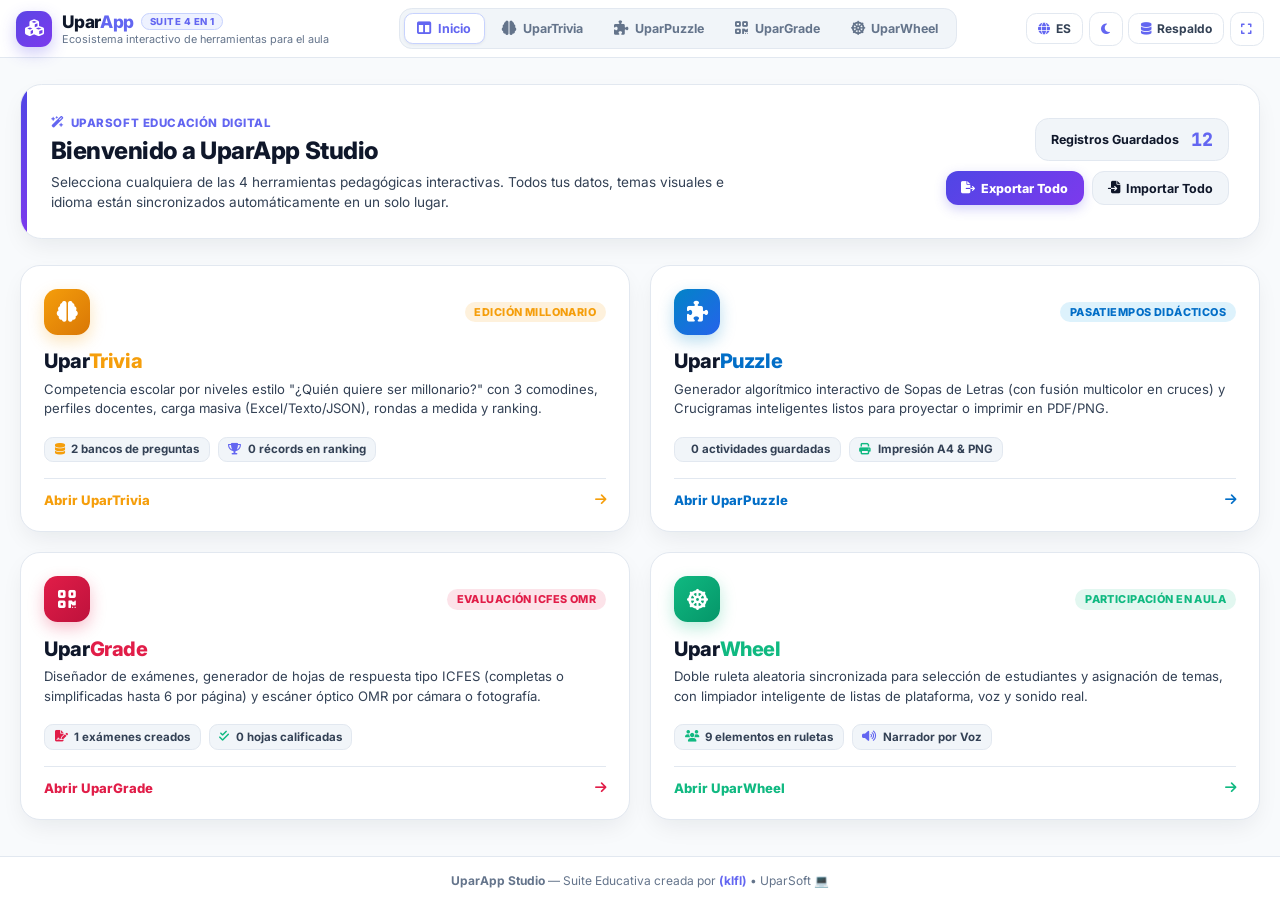
==== index.html @ 12911efe "Add files via upload" ====
<!DOCTYPE html>
<html lang="es" class="light">

<head>
    <meta charset="UTF-8">
    <meta name="viewport" content="width=device-width, initial-scale=1.0">
    <title>UparApp Studio — Suite Interactiva Docente</title>
    <!-- Configuración PWA para instalar como App en Android, iOS y PC -->
    <link rel="manifest" href="/manifest.json">
    <link rel="icon" type="image/svg+xml" href="/icon.svg">
    <link rel="apple-touch-icon" href="/icon.svg">
    <meta name="theme-color" content="#4f46e5">
    <meta name="mobile-web-app-capable" content="yes">
    <meta name="apple-mobile-web-app-capable" content="yes">
    <meta name="apple-mobile-web-app-status-bar-style" content="black-translucent">
    <meta name="apple-mobile-web-app-title" content="UparApp">

    <!-- Google Fonts: Inter & JetBrains Mono -->
    <link rel="preconnect" href="https://fonts.googleapis.com">
    <link rel="preconnect" href="https://fonts.gstatic.com" crossorigin>
    <link href="https://fonts.googleapis.com/css2?family=Inter:wght@400;500;600;700;800&family=JetBrains+Mono:wght@600;700&display=swap" rel="stylesheet">
    <!-- Font Awesome Icons -->
    <link rel="stylesheet" href="https://cdnjs.cloudflare.com/ajax/libs/font-awesome/6.5.1/css/all.min.css">

    <!-- Estilos del Hub Maestro -->
    <link rel="stylesheet" href="styles.css">
</head>

<body>

    <!-- Contenedor de Notificaciones Toast -->
    <div id="suiteToastContainer" class="suite-toast-container"></div>

    <!-- ==================== TOP BAR MAESTRA DE UPARAPP STUDIO ==================== -->
    <header class="suite-topbar">
        <div class="topbar-inner">

            <!-- Identidad de Marca Dinámica (Cambia según la App activa) -->
            <div class="suite-brand" onclick="openSuiteApp('dashboard')" title="Volver al Panel Principal">
                <div id="suiteBrandLogo" class="suite-logo bg-grad-indigo">
                    <i id="suiteBrandIcon" class="fa-solid fa-cubes"></i>
                </div>
                <div class="suite-brand-text">
                    <div class="suite-title-row">
                        <h1 id="suiteBrandTitle">Upar<span class="text-indigo">App</span></h1>
                        <span id="uiSuiteBadge" class="suite-badge badge-indigo hide-md">Suite 4 en 1</span>
                    </div>
                    <p id="uiSuiteSubtitle" class="hide-lg">Ecosistema interactivo de herramientas para el aula</p>
                </div>
            </div>

            <!-- Menú Superior de Acceso Rápido (Cada botón con su color propio al seleccionarse) -->
            <nav class="suite-nav" id="suiteTopNav">
                <button class="suite-nav-btn active" data-app="dashboard" onclick="openSuiteApp('dashboard')" title="Inicio">
                    <i class="fa-solid fa-table-columns"></i>
                    <span id="uiNavHome" class="nav-label">Inicio</span>
                </button>
                <button class="suite-nav-btn" data-app="upartrivia" onclick="openSuiteApp('upartrivia')" title="UparTrivia">
                    <i class="fa-solid fa-brain"></i>
                    <span class="nav-label">UparTrivia</span>
                </button>
                <button class="suite-nav-btn" data-app="uparpuzzle" onclick="openSuiteApp('uparpuzzle')" title="UparPuzzle">
                    <i class="fa-solid fa-puzzle-piece"></i>
                    <span class="nav-label">UparPuzzle</span>
                </button>
                <button class="suite-nav-btn" data-app="upargrade" onclick="openSuiteApp('upargrade')" title="UparGrade">
                    <i class="fa-solid fa-qrcode"></i>
                    <span class="nav-label">UparGrade</span>
                </button>
                <button class="suite-nav-btn" data-app="uparwheel" onclick="openSuiteApp('uparwheel')" title="UparWheel">
                    <i class="fa-solid fa-dharmachakra"></i>
                    <span class="nav-label">UparWheel</span>
                </button>
            </nav>

            <!-- Utilidades Globales Sincronizadas -->
            <div class="suite-actions">
                <!-- Botón Instalar App (Se muestra automáticamente cuando el dispositivo permite instalar) -->
                <button id="btnInstallPWA" class="btn-suite-util hidden" onclick="installSuitePWA()" title="Instalar UparApp en tu dispositivo">
                    <i class="fa-solid fa-download text-indigo"></i>
                    <span class="hide-md">Instalar App</span>
                </button>
                <!-- Idioma Global ES / EN -->
                <button id="btnSuiteLang" class="btn-suite-util" onclick="toggleSuiteLang()" title="Cambiar Idioma Global / Switch Global Language">
                    <i class="fa-solid fa-globe text-indigo"></i>
                    <span id="suiteLangLabel">ES</span>
                </button>

                <!-- Tema Global Claro / Oscuro -->
                <button id="btnSuiteTheme" class="btn-suite-util btn-icon" onclick="toggleSuiteTheme()" title="Cambiar Tema Global Claro / Oscuro">
                    <i id="suiteThemeIcon" class="fa-solid fa-moon text-indigo"></i>
                </button>

                <!-- Respaldo Maestro Unificado JSON -->
                <button class="btn-suite-util" onclick="openBackupModal()" title="Respaldo Maestro de las 4 Apps">
                    <i class="fa-solid fa-database text-indigo"></i>
                    <span id="uiBtnMasterBackup" class="hide-md">Respaldo</span>
                </button>

                <!-- Pantalla Completa Global -->
                <button id="btnSuiteFullscreen" class="btn-suite-util btn-icon" onclick="toggleSuiteFullscreen()" title="Pantalla Completa">
                    <i id="suiteFsIcon" class="fa-solid fa-expand text-indigo"></i>
                </button>
            </div>

        </div>
    </header>

    <!-- ==================== ÁREA DE TRABAJO PRINCIPAL ==================== -->
    <main class="suite-workspace">

        <!-- =====================================================================
             VISTA 0: DASHBOARD PRINCIPAL (TARJETAS DE LAS 4 HERRAMIENTAS)
             ===================================================================== -->
        <section id="viewDashboard" class="suite-view active">
            <div class="dashboard-wrapper">

                <!-- Banner Hero de Bienvenida -->
                <div class="hero-banner">
                    <div class="hero-text">
                        <span class="hero-kicker" id="uiHeroKicker"><i class="fa-solid fa-wand-magic-sparkles"></i> UparSoft Educación Digital</span>
                        <h2 id="uiHeroTitle">Bienvenido a UparApp Studio</h2>
                        <p id="uiHeroDesc">
                            Selecciona cualquiera de las 4 herramientas pedagógicas interactivas. Todos tus datos, temas visuales e idioma están sincronizados automáticamente en un solo lugar.
                        </p>
                    </div>

                    <div class="hero-quick-stats">
                        <div class="hero-stat-pill">
                            <span id="uiStatTotalSaved">Registros Guardados</span>
                            <strong id="totalSuiteItemsCount" class="font-mono text-indigo">0</strong>
                        </div>
                        <div class="hero-stat-btns">
                            <button class="btn-hero-action" onclick="exportMasterBackupJSON()">
                                <i class="fa-solid fa-file-export"></i> <span id="uiBtnHeroExport">Exportar Todo</span>
                            </button>
                            <button class="btn-hero-outline" onclick="document.getElementById('masterImportInput').click()">
                                <i class="fa-solid fa-file-import"></i> <span id="uiBtnHeroImport">Importar Todo</span>
                            </button>
                            <input type="file" id="masterImportInput" accept=".json" class="hidden" onchange="handleMasterImportJSON(event)">
                        </div>
                    </div>
                </div>

               <!-- Cuadrícula de Tarjetas de las 4 Aplicaciones (Orden: Trivia, Puzzle, Grade, Wheel) -->
                <div class="apps-cards-grid">

                    <!-- TARJETA 1: UPARTRIVIA (Ámbar) -->
                    <article class="app-card card-hover-amber" onclick="openSuiteApp('upartrivia')">
                        <div class="app-card-top">
                            <div class="app-card-icon bg-grad-amber">
                                <i class="fa-solid fa-brain"></i>
                            </div>
                            <span class="app-tag tag-amber" id="uiTagTrivia">Edición Millonario</span>
                        </div>
                        <h3>Upar<span class="text-amber">Trivia</span></h3>
                        <p id="uiDescTrivia">
                            Competencia escolar por niveles estilo "¿Quién quiere ser millonario?" con 3 comodines, perfiles docentes, carga masiva (Excel/Texto/JSON), rondas a medida y ranking.
                        </p>
                        <div class="app-card-metrics">
                            <div class="metric-chip">
                                <i class="fa-solid fa-database text-amber"></i>
                                <span id="metricTriviaBanks">0 bancos de preguntas</span>
                            </div>
                            <div class="metric-chip">
                                <i class="fa-solid fa-trophy text-indigo"></i>
                                <span id="metricTriviaScores">0 récords en ranking</span>
                            </div>
                        </div>
                        <div class="app-card-footer text-amber">
                            <span class="btn-launch-text" id="uiLaunchTrivia">Abrir UparTrivia</span>
                            <i class="fa-solid fa-arrow-right"></i>
                        </div>
                    </article>

                    <!-- TARJETA 2: UPARPUZZLE (Azul) -->
                    <article class="app-card card-hover-blue" onclick="openSuiteApp('uparpuzzle')">
                        <div class="app-card-top">
                            <div class="app-card-icon bg-grad-blue">
                                <i class="fa-solid fa-puzzle-piece"></i>
                            </div>
                            <span class="app-tag tag-blue" id="uiTagPuzzle">Pasatiempos Didácticos</span>
                        </div>
                        <h3>Upar<span class="text-blue">Puzzle</span></h3>
                        <p id="uiDescPuzzle">
                            Generador algorítmico interactivo de Sopas de Letras (con fusión multicolor en cruces) y Crucigramas inteligentes listos para proyectar o imprimir en PDF/PNG.
                        </p>
                        <div class="app-card-metrics">
                            <div class="metric-chip">
                                <i class="fa-solid fa-folder-bookmark text-blue"></i>
                                <span id="metricPuzzleSaved">0 actividades guardadas</span>
                            </div>
                            <div class="metric-chip">
                                <i class="fa-solid fa-print text-emerald"></i>
                                <span id="uiBadgePuzzlePrint">Impresión A4 & PNG</span>
                            </div>
                        </div>
                        <div class="app-card-footer text-blue">
                            <span class="btn-launch-text" id="uiLaunchPuzzle">Abrir UparPuzzle</span>
                            <i class="fa-solid fa-arrow-right"></i>
                        </div>
                    </article>

                    <!-- TARJETA 3: UPARGRADE (Rojo/Rosa) -->
                    <article class="app-card card-hover-rose" onclick="openSuiteApp('upargrade')">
                        <div class="app-card-top">
                            <div class="app-card-icon bg-grad-rose">
                                <i class="fa-solid fa-qrcode"></i>
                            </div>
                            <span class="app-tag tag-rose" id="uiTagGrade">Evaluación ICFES OMR</span>
                        </div>
                        <h3>Upar<span class="text-rose">Grade</span></h3>
                        <p id="uiDescGrade">
                            Diseñador de exámenes, generador de hojas de respuesta tipo ICFES (completas o simplificadas hasta 6 por página) y escáner óptico OMR por cámara o fotografía.
                        </p>
                        <div class="app-card-metrics">
                            <div class="metric-chip">
                                <i class="fa-solid fa-file-signature text-rose"></i>
                                <span id="metricGradeExams">0 exámenes creados</span>
                            </div>
                            <div class="metric-chip">
                                <i class="fa-solid fa-check-double text-emerald"></i>
                                <span id="metricGradeResults">0 hojas calificadas</span>
                            </div>
                        </div>
                        <div class="app-card-footer text-rose">
                            <span class="btn-launch-text" id="uiLaunchGrade">Abrir UparGrade</span>
                            <i class="fa-solid fa-arrow-right"></i>
                        </div>
                    </article>

                    <!-- TARJETA 4: UPARWHEEL (Esmeralda) -->
                    <article class="app-card card-hover-emerald" onclick="openSuiteApp('uparwheel')">
                        <div class="app-card-top">
                            <div class="app-card-icon bg-grad-emerald">
                                <i class="fa-solid fa-dharmachakra"></i>
                            </div>
                            <span class="app-tag tag-emerald" id="uiTagWheel">Participación en Aula</span>
                        </div>
                        <h3>Upar<span class="text-emerald">Wheel</span></h3>
                        <p id="uiDescWheel">
                            Doble ruleta aleatoria sincronizada para selección de estudiantes y asignación de temas, con limpiador inteligente de listas de plataforma, voz y sonido real.
                        </p>
                        <div class="app-card-metrics">
                            <div class="metric-chip">
                                <i class="fa-solid fa-users text-emerald"></i>
                                <span id="metricWheelCount">0 elementos en ruletas</span>
                            </div>
                            <div class="metric-chip">
                                <i class="fa-solid fa-volume-high text-indigo"></i>
                                <span id="uiBadgeWheelVoice">Narrador por Voz</span>
                            </div>
                        </div>
                        <div class="app-card-footer text-emerald">
                            <span class="btn-launch-text" id="uiLaunchWheel">Abrir UparWheel</span>
                            <i class="fa-solid fa-arrow-right"></i>
                        </div>
                    </article>

                </div>

            </div>
        </section>

        <!-- =====================================================================
             VISTAS EMBEBIDAS DE LAS 4 APLICACIONES
             ===================================================================== -->
        <section id="viewApp_uparpuzzle" class="suite-view app-frame-view">
            <iframe id="frame_uparpuzzle" data-src="./uparpuzzle/index.html" title="UparPuzzle"></iframe>
        </section>

        <section id="viewApp_uparwheel" class="suite-view app-frame-view">
            <iframe id="frame_uparwheel" data-src="./uparwheel/index.html" title="UparWheel"></iframe>
        </section>

        <section id="viewApp_upartrivia" class="suite-view app-frame-view">
            <iframe id="frame_upartrivia" data-src="./upartrivia/index.html" title="UparTrivia"></iframe>
        </section>

        <section id="viewApp_upargrade" class="suite-view app-frame-view">
            <iframe id="frame_upargrade" data-src="./upargrade/index.html" title="UparGrade"></iframe>
        </section>

    </main>

    <!-- ==================== MODAL DE RESPALDO MAESTRO UNIFICADO ==================== -->
    <div id="backupModalOverlay" class="suite-modal-overlay hidden">
        <div class="suite-modal-card">
            <div class="suite-modal-icon">
                <i class="fa-solid fa-database"></i>
            </div>
            <h3 id="uiModalBackupTitle">Respaldo Maestro de UparApp Studio</h3>
            <p id="uiModalBackupDesc">
                Exporta o importa en un único archivo <code>.json</code> todos los datos guardados en las 4 aplicaciones (crucigramas, listas de ruletas, bancos/rankings de trivia y exámenes/notas de UparGrade).
            </p>
            <div class="suite-modal-actions">
                <button class="btn-hero-action" onclick="exportMasterBackupJSON()">
                    <i class="fa-solid fa-download"></i> <span id="uiModalBtnExport">Descargar Respaldo (.json)</span>
                </button>
                <button class="btn-suite-util" onclick="document.getElementById('masterImportInput').click()">
                    <i class="fa-solid fa-upload text-indigo"></i> <span id="uiModalBtnImport">Cargar Archivo (.json)</span>
                </button>
                <button class="btn-suite-util" onclick="closeBackupModal()" id="uiModalBtnClose">
                    Cerrar
                </button>
            </div>
        </div>
    </div>

    <!-- Pie de Página del Dashboard (Siempre al final real del documento, nunca flotando sobre las cards) -->
    <footer id="suiteMainFooter" class="suite-footer">
        <p id="uiSuiteFooterText"><strong>UparApp Studio</strong> — Suite Educativa creada por <a href="https://github.com/kevinluisfl" target="_blank">(klfl)</a> • UparSoft 💻</p>
    </footer>

    <!-- Controlador Maestro de la Suite -->
    <script src="suite.js"></script>
</body>

</html>
---- styles.css ----
/* ==========================================================================
   1. VARIABLES DE DISEÑO INDIGO STUDIO (CLARO Y OSCURO)
   ========================================================================== */
:root {
    --bg: #f8fafc;
    --header-bg: #ffffff;
    --card: #ffffff;
    --card-inner: #f1f5f9;
    --accent: #4f46e5;
    --accent-light: #6366f1;
    --accent-soft: #eef2ff;
    --accent-border: #c7d2fe;
    --text: #0f172a;
    --text-secondary: #334155;
    --text-muted: #64748b;
    --border: #e2e8f0;
    --emerald: #10b981;
    --amber: #f59e0b;
    --rose: #e11d48;
    /* --blue: #0ea5e9; */
    --blue: #026ec7;
    --shadow-sm: 0 1px 3px rgba(15, 23, 42, 0.06);
    --shadow-md: 0 10px 25px -5px rgba(15, 23, 42, 0.08);
    --shadow-lg: 0 20px 35px -10px rgba(15, 23, 42, 0.16);
}

html.dark {
    --bg: #020617;
    --header-bg: #0f172a;
    --card: #0f172a;
    --card-inner: #1e293b;
    --accent: #6366f1;
    --accent-light: #818cf8;
    --accent-soft: rgba(99, 102, 241, 0.15);
    --accent-border: rgba(99, 102, 241, 0.35);
    --text: #f8fafc;
    --text-secondary: #cbd5e1;
    --text-muted: #94a3b8;
    --border: #1e293b;
    --shadow-sm: 0 2px 6px rgba(0, 0, 0, 0.35);
    --shadow-md: 0 12px 28px rgba(0, 0, 0, 0.45);
    --shadow-lg: 0 24px 48px rgba(0, 0, 0, 0.7);
}

* {
    box-sizing: border-box;
    margin: 0;
    padding: 0;
    font-family: 'Inter', system-ui, -apple-system, sans-serif;
}

/* IMPORTANTE: Sin height: 100% fijo en html/body para que el footer nunca flote a mitad de pantalla al hacer scroll */
body {
    background-color: var(--bg);
    color: var(--text);
    min-height: 100vh;
    display: flex;
    flex-direction: column;
    transition: background-color 0.2s, color 0.2s;
    overflow-x: hidden;
}

.font-mono { font-family: 'JetBrains Mono', monospace; }
.text-indigo { color: var(--accent-light); }
.text-emerald { color: var(--emerald); }
.text-amber { color: var(--amber); }
.text-rose { color: var(--rose); }
.text-blue { color: var(--blue); }
.hidden { display: none !important; }

/* ==========================================================================
   2. TOP BAR MAESTRA DE UPARAPP STUDIO (MARCA DINÁMICA Y COLORES POR APP)
   ========================================================================== */
.suite-topbar {
    background: var(--header-bg);
    border-bottom: 1px solid var(--border);
    position: sticky;
    top: 0;
    z-index: 60;
    height: 58px;
    flex-shrink: 0;
    display: flex;
    align-items: center;
}

.topbar-inner {
    max-width: 1440px;
    width: 100%;
    margin: 0 auto;
    padding: 0 1rem;
    display: flex;
    align-items: center;
    justify-content: space-between;
    gap: 0.65rem;
}

.suite-brand {
    display: flex;
    align-items: center;
    gap: 0.65rem;
    cursor: pointer;
    user-select: none;
    flex-shrink: 0;
    min-width: 185px;
}

.suite-logo {
    width: 36px;
    height: 36px;
    border-radius: 0.7rem;
    color: #ffffff;
    display: flex;
    align-items: center;
    justify-content: center;
    font-size: 1.05rem;
    transition: background 0.2s ease, box-shadow 0.2s ease;
}

.suite-title-row {
    display: flex;
    align-items: center;
    gap: 0.45rem;
}

.suite-brand h1 {
    font-size: 1.08rem;
    font-weight: 800;
    letter-spacing: -0.02em;
}

.suite-brand p {
    font-size: 0.68rem;
    color: var(--text-muted);
    white-space: nowrap;
}

.suite-badge {
    font-size: 0.6rem;
    font-weight: 800;
    text-transform: uppercase;
    letter-spacing: 0.05em;
    padding: 0.12rem 0.48rem;
    border-radius: 999px;
    border: 1px solid transparent;
    white-space: nowrap;
}

.badge-indigo {
    background: var(--accent-soft);
    color: var(--accent-light);
    border-color: var(--accent-border);
}
.badge-emerald {
    background: rgba(16, 185, 129, 0.14);
    color: var(--emerald);
    border-color: rgba(16, 185, 129, 0.35);
}
.badge-amber {
    background: rgba(245, 158, 11, 0.15);
    color: var(--amber);
    border-color: rgba(245, 158, 11, 0.38);
}
.badge-rose {
    background: rgba(225, 29, 72, 0.14);
    color: var(--rose);
    border-color: rgba(225, 29, 72, 0.35);
}
.badge-blue {
    background: rgba(14, 165, 233, 0.14);
    color: var(--blue);
    border-color: rgba(14, 165, 233, 0.35);
}

/* Botones de Navegación Central con color personalizado por aplicación */
.suite-nav {
    display: flex;
    align-items: center;
    gap: 0.22rem;
    background: var(--card-inner);
    padding: 0.25rem;
    border-radius: 0.8rem;
    border: 1px solid var(--border);
}

.suite-nav-btn {
    background: transparent;
    border: 1px solid transparent;
    color: var(--text-muted);
    padding: 0.42rem 0.8rem;
    border-radius: 0.55rem;
    font-size: 0.78rem;
    font-weight: 700;
    cursor: pointer;
    display: inline-flex;
    align-items: center;
    justify-content: center;
    gap: 0.42rem;
    transition: all 0.15s ease;
    white-space: nowrap;
}

.suite-nav-btn i {
    font-size: 0.9rem;
    transition: color 0.15s ease;
}

/* Color de icono sutil en hover según la app */
.suite-nav-btn[data-app="dashboard"]:hover { color: var(--accent-light); }
.suite-nav-btn[data-app="uparpuzzle"]:hover { color: var(--blue); }
.suite-nav-btn[data-app="uparwheel"]:hover { color: var(--emerald); }
.suite-nav-btn[data-app="upartrivia"]:hover { color: var(--amber); }
.suite-nav-btn[data-app="upargrade"]:hover { color: var(--rose); }

/* Estado activo con el color propio de cada app */
.suite-nav-btn.active[data-app="dashboard"] {
    background: var(--card);
    color: var(--accent-light);
    border-color: var(--accent-border);
    box-shadow: var(--shadow-sm);
}

.suite-nav-btn.active[data-app="uparpuzzle"] {
    background: var(--card);
    color: var(--blue);
    border-color: rgba(14, 165, 233, 0.4);
    box-shadow: 0 2px 8px rgba(14, 165, 233, 0.15);
}

.suite-nav-btn.active[data-app="uparwheel"] {
    background: var(--card);
    color: var(--emerald);
    border-color: rgba(16, 185, 129, 0.4);
    box-shadow: 0 2px 8px rgba(16, 185, 129, 0.15);
}

.suite-nav-btn.active[data-app="upartrivia"] {
    background: var(--card);
    color: var(--amber);
    border-color: rgba(245, 158, 11, 0.45);
    box-shadow: 0 2px 8px rgba(245, 158, 11, 0.15);
}

.suite-nav-btn.active[data-app="upargrade"] {
    background: var(--card);
    color: var(--rose);
    border-color: rgba(225, 29, 72, 0.4);
    box-shadow: 0 2px 8px rgba(225, 29, 72, 0.15);
}

/* Acciones derechas de la Top Bar */
.suite-actions {
    display: flex;
    align-items: center;
    gap: 0.35rem;
    flex-shrink: 0;
}

.btn-suite-util {
    background: var(--card);
    color: var(--text-secondary);
    border: 1px solid var(--border);
    padding: 0.42rem 0.7rem;
    border-radius: 0.65rem;
    font-size: 0.75rem;
    font-weight: 700;
    cursor: pointer;
    display: inline-flex;
    align-items: center;
    justify-content: center;
    gap: 0.35rem;
    transition: all 0.15s;
}

.btn-suite-util:hover {
    border-color: var(--accent-light);
    color: var(--text);
}

.btn-icon {
    width: 34px;
    height: 34px;
    padding: 0;
}

/* ==========================================================================
   3. DASHBOARD PRINCIPAL Y TARJETAS DE LAS 4 APLICACIONES
   ========================================================================== */
.suite-workspace {
    flex: 1 0 auto;
    display: flex;
    flex-direction: column;
    width: 100%;
}

.suite-view {
    display: none;
    width: 100%;
}

#viewDashboard.suite-view.active {
    display: block;
    flex: 1 0 auto;
    animation: fadeIn 0.18s ease-out;
}

/* Vista de Iframe a Pantalla Completa Real */
.app-frame-view.suite-view.active {
    display: block;
    width: 100%;
    height: calc(100vh - 58px);
}

.app-frame-view iframe {
    width: 100%;
    height: 100%;
    border: none;
    display: block;
    background: var(--bg);
}

@keyframes fadeIn {
    from { opacity: 0; transform: translateY(3px); }
    to { opacity: 1; transform: translateY(0); }
}

.dashboard-wrapper {
    max-width: 1280px;
    width: 100%;
    margin: 0 auto;
    padding: 1.6rem 1.25rem 2.25rem 1.25rem;
}

.hero-banner {
    background: var(--card);
    border: 1px solid var(--border);
    border-radius: 1.35rem;
    padding: 1.6rem 1.85rem;
    margin-bottom: 1.6rem;
    box-shadow: var(--shadow-md);
    display: flex;
    flex-wrap: wrap;
    align-items: center;
    justify-content: space-between;
    gap: 1.5rem;
    position: relative;
    overflow: hidden;
}

.hero-banner::before {
    content: '';
    position: absolute;
    top: 0;
    left: 0;
    width: 6px;
    height: 100%;
    background: linear-gradient(180deg, #4f46e5, #7c3aed);
}

.hero-text {
    max-width: 680px;
}

.hero-kicker {
    display: inline-flex;
    align-items: center;
    gap: 0.4rem;
    font-size: 0.72rem;
    font-weight: 800;
    text-transform: uppercase;
    letter-spacing: 0.05em;
    color: var(--accent-light);
    margin-bottom: 0.4rem;
}

.hero-text h2 {
    font-size: 1.5rem;
    font-weight: 800;
    letter-spacing: -0.02em;
    margin-bottom: 0.4rem;
}

.hero-text p {
    font-size: 0.85rem;
    color: var(--text-secondary);
    line-height: 1.5;
}

.hero-quick-stats {
    display: flex;
    flex-direction: column;
    align-items: flex-end;
    gap: 0.65rem;
}

.hero-stat-pill {
    background: var(--card-inner);
    border: 1px solid var(--border);
    padding: 0.5rem 0.95rem;
    border-radius: 0.85rem;
    display: flex;
    align-items: center;
    gap: 0.75rem;
    font-size: 0.78rem;
    font-weight: 700;
}

.hero-stat-pill strong {
    font-size: 1.15rem;
    font-weight: 800;
}

.hero-stat-btns {
    display: flex;
    gap: 0.5rem;
}

.btn-hero-action {
    background: linear-gradient(135deg, #4f46e5, #7c3aed);
    color: #ffffff;
    border: none;
    padding: 0.52rem 0.95rem;
    border-radius: 0.75rem;
    font-size: 0.78rem;
    font-weight: 800;
    cursor: pointer;
    display: inline-flex;
    align-items: center;
    gap: 0.4rem;
    box-shadow: 0 4px 12px rgba(79, 70, 229, 0.25);
}

.btn-hero-outline {
    background: var(--card-inner);
    color: var(--text);
    border: 1px solid var(--border);
    padding: 0.52rem 0.95rem;
    border-radius: 0.75rem;
    font-size: 0.78rem;
    font-weight: 700;
    cursor: pointer;
    display: inline-flex;
    align-items: center;
    gap: 0.4rem;
}

/* Cuadrícula de las 4 Tarjetas */
.apps-cards-grid {
    display: grid;
    grid-template-columns: repeat(2, 1fr);
    gap: 1.25rem;
}

.app-card {
    background: var(--card);
    border: 1px solid var(--border);
    border-radius: 1.25rem;
    padding: 1.45rem;
    box-shadow: var(--shadow-md);
    cursor: pointer;
    display: flex;
    flex-direction: column;
    transition: transform 0.18s ease, border-color 0.18s ease, box-shadow 0.18s ease;
    position: relative;
    z-index: 1;
}

.app-card:hover {
    transform: translateY(-4px);
    box-shadow: var(--shadow-lg);
}

.card-hover-indigo:hover { border-color: var(--accent-light); }
.card-hover-emerald:hover { border-color: var(--emerald); }
.card-hover-amber:hover { border-color: var(--amber); }
.card-hover-rose:hover { border-color: var(--rose); }
.card-hover-blue:hover { border-color: var(--blue); }

.app-card-top {
    display: flex;
    align-items: center;
    justify-content: space-between;
    margin-bottom: 0.9rem;
}

.app-card-icon {
    width: 46px;
    height: 46px;
    border-radius: 0.85rem;
    color: #ffffff;
    display: flex;
    align-items: center;
    justify-content: center;
    font-size: 1.3rem;
}

.bg-grad-indigo { background: linear-gradient(135deg, #5b46e5, #7c3aed); box-shadow: 0 6px 16px rgba(79, 70, 229, 0.28); }
.bg-grad-emerald { background: linear-gradient(135deg, #10b981, #059669); box-shadow: 0 6px 16px rgba(16, 185, 129, 0.28); }
.bg-grad-amber { background: linear-gradient(135deg, #f59e0b, #d97706); box-shadow: 0 6px 16px rgba(245, 158, 11, 0.28); }
.bg-grad-rose { background: linear-gradient(135deg, #e11d48, #be123c); box-shadow: 0 6px 16px rgba(225, 29, 72, 0.28); }
.bg-grad-blue { background: linear-gradient(135deg, #0284c7, #2563eb); box-shadow: 0 6px 16px rgba(2, 132, 199, 0.28); }

.app-tag {
    font-size: 0.68rem;
    font-weight: 800;
    text-transform: uppercase;
    letter-spacing: 0.04em;
    padding: 0.2rem 0.6rem;
    border-radius: 999px;
    background: var(--accent-soft);
    color: var(--accent-light);
}

.tag-emerald { background: rgba(16, 185, 129, 0.12); color: var(--emerald); }
.tag-amber { background: rgba(245, 158, 11, 0.14); color: var(--amber); }
.tag-rose { background: rgba(225, 29, 72, 0.12); color: var(--rose); }
.tag-blue { background: rgba(14, 165, 233, 0.14); color: var(--blue); }

.app-card h3 {
    font-size: 1.25rem;
    font-weight: 800;
    letter-spacing: -0.02em;
    margin-bottom: 0.4rem;
}

.app-card p {
    font-size: 0.82rem;
    color: var(--text-secondary);
    line-height: 1.5;
    margin-bottom: 1.1rem;
    flex: 1;
}

.app-card-metrics {
    display: flex;
    flex-wrap: wrap;
    gap: 0.5rem;
    margin-bottom: 1rem;
}

.metric-chip {
    background: var(--card-inner);
    border: 1px solid var(--border);
    padding: 0.3rem 0.6rem;
    border-radius: 0.55rem;
    font-size: 0.72rem;
    font-weight: 700;
    color: var(--text-secondary);
    display: inline-flex;
    align-items: center;
    gap: 0.4rem;
}

.app-card-footer {
    padding-top: 0.8rem;
    border-top: 1px solid var(--border);
    display: flex;
    align-items: center;
    justify-content: space-between;
    font-size: 0.82rem;
    font-weight: 800;
}

/* ==========================================================================
   4. MODAL DE RESPALDO, TOAST Y PIE DE PÁGINA FIJO AL FONDO DEL DOCUMENTO
   ========================================================================== */
.suite-modal-overlay {
    position: fixed;
    inset: 0;
    background: rgba(15, 23, 42, 0.65);
    backdrop-filter: blur(4px);
    z-index: 150;
    display: flex;
    align-items: center;
    justify-content: center;
    padding: 1rem;
}

.suite-modal-card {
    background: var(--card);
    border: 1px solid var(--border);
    border-radius: 1.3rem;
    padding: 1.75rem;
    max-width: 460px;
    width: 100%;
    text-align: center;
    box-shadow: var(--shadow-lg);
}

.suite-modal-icon {
    width: 54px;
    height: 54px;
    border-radius: 50%;
    margin: 0 auto 0.85rem;
    background: var(--accent-soft);
    color: var(--accent-light);
    display: flex;
    align-items: center;
    justify-content: center;
    font-size: 1.4rem;
}

.suite-modal-card h3 {
    font-size: 1.1rem;
    font-weight: 800;
    margin-bottom: 0.5rem;
}

.suite-modal-card p {
    font-size: 0.83rem;
    color: var(--text-secondary);
    line-height: 1.5;
    margin-bottom: 1.25rem;
}

.suite-modal-actions {
    display: flex;
    flex-wrap: wrap;
    gap: 0.55rem;
    justify-content: center;
}

.suite-toast-container {
    position: fixed;
    bottom: 1.25rem;
    right: 1.25rem;
    z-index: 200;
    display: flex;
    flex-direction: column;
    gap: 0.5rem;
}

.suite-toast {
    background: #0f172a;
    color: #fff;
    padding: 0.75rem 1rem;
    border-radius: 0.8rem;
    font-size: 0.8rem;
    font-weight: 700;
    box-shadow: var(--shadow-lg);
    display: flex;
    align-items: center;
    gap: 0.55rem;
}

.suite-footer {
    flex-shrink: 0;
    width: 100%;
    padding: 1rem;
    text-align: center;
    font-size: 0.75rem;
    color: var(--text-muted);
    border-top: 1px solid var(--border);
    background: var(--header-bg);
    position: relative;
    z-index: 10;
}

.suite-footer a {
    color: var(--accent-light);
    text-decoration: none;
    font-weight: 700;
}

/* ==========================================================================
   5. RESPONSIVE DESIGN PROGRESIVO (REDUCCIÓN A ICONOS EN PANTALLA PEQUEÑA)
   ========================================================================== */
@media (max-width: 1120px) {
    .hide-lg {
        display: none !important;
    }
    .suite-brand {
        min-width: auto;
    }
}

@media (max-width: 960px) {
    .hide-md {
        display: none !important;
    }
    .apps-cards-grid {
        grid-template-columns: 1fr;
    }
    .suite-nav-btn {
        padding: 0.4rem 0.65rem;
        font-size: 0.74rem;
    }
}

@media (max-width: 760px) {
    .suite-nav-btn .nav-label {
        display: none !important;
    }
    .suite-nav-btn {
        width: 38px;
        height: 34px;
        padding: 0;
    }
    .suite-nav-btn i {
        font-size: 1rem;
    }
    .suite-brand h1 {
        font-size: 0.96rem;
    }
    .hero-quick-stats {
        align-items: flex-start;
        width: 100%;
    }
}
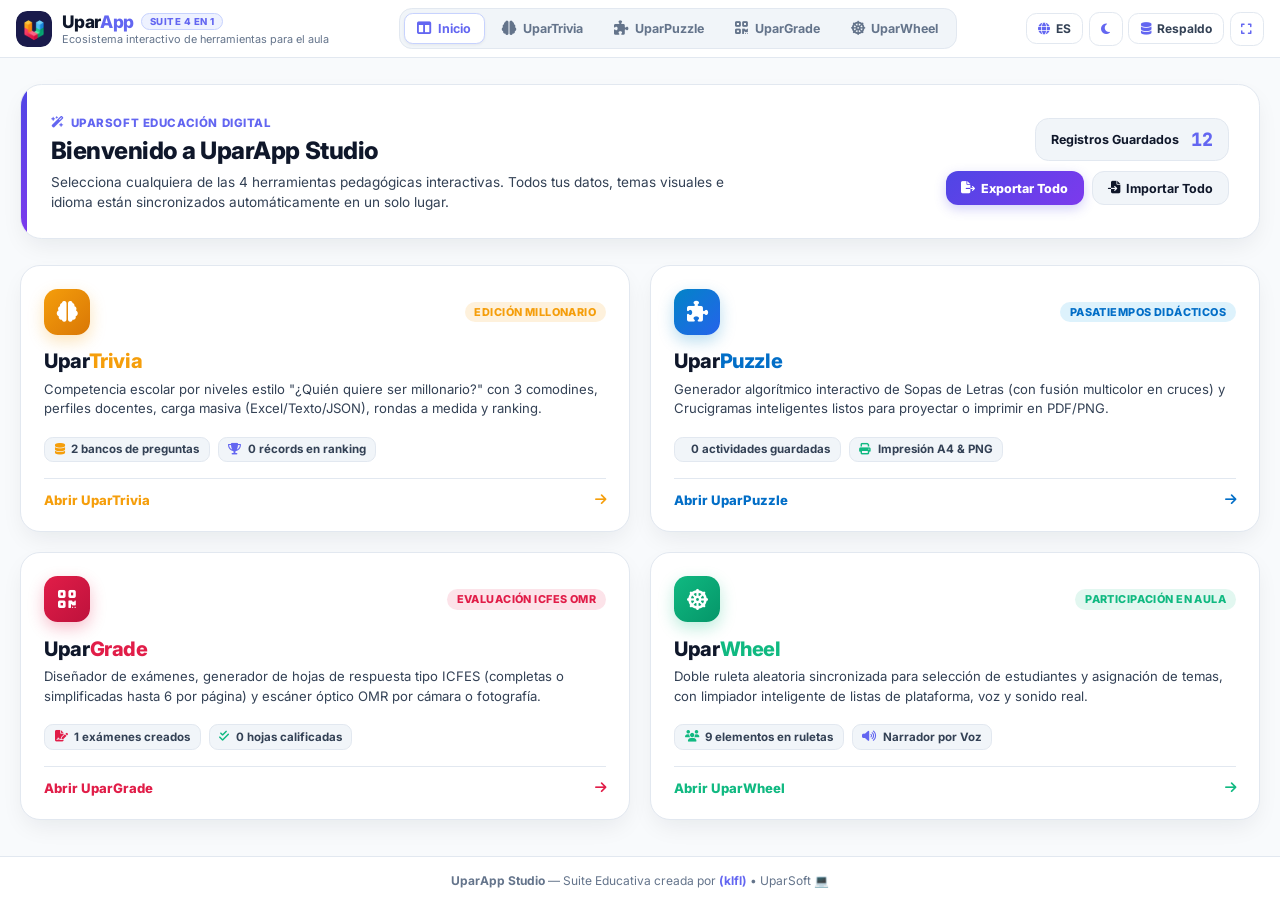
==== commit 19e683ef: "Add files via upload" ====
--- a/index.html
+++ b/index.html
@@ -35,10 +35,11 @@
     <header class="suite-topbar">
         <div class="topbar-inner">
 
-            <!-- Identidad de Marca Dinámica (Cambia según la App activa) -->
+<!-- Identidad de Marca Dinámica (Cambia según la App activa) -->
             <div class="suite-brand" onclick="openSuiteApp('dashboard')" title="Volver al Panel Principal">
-                <div id="suiteBrandLogo" class="suite-logo bg-grad-indigo">
-                    <i id="suiteBrandIcon" class="fa-solid fa-cubes"></i>
+                <div id="suiteBrandLogo" class="suite-logo" style="overflow: hidden; padding: 0;">
+                    <img id="suiteBrandCustomSvg" src="/icon.svg" alt="UparApp" style="width: 100%; height: 100%; object-fit: cover; border-radius: inherit; display: block;">
+                    <i id="suiteBrandIcon" class="fa-solid fa-cubes" style="display: none;"></i>
                 </div>
                 <div class="suite-brand-text">
                     <div class="suite-title-row">
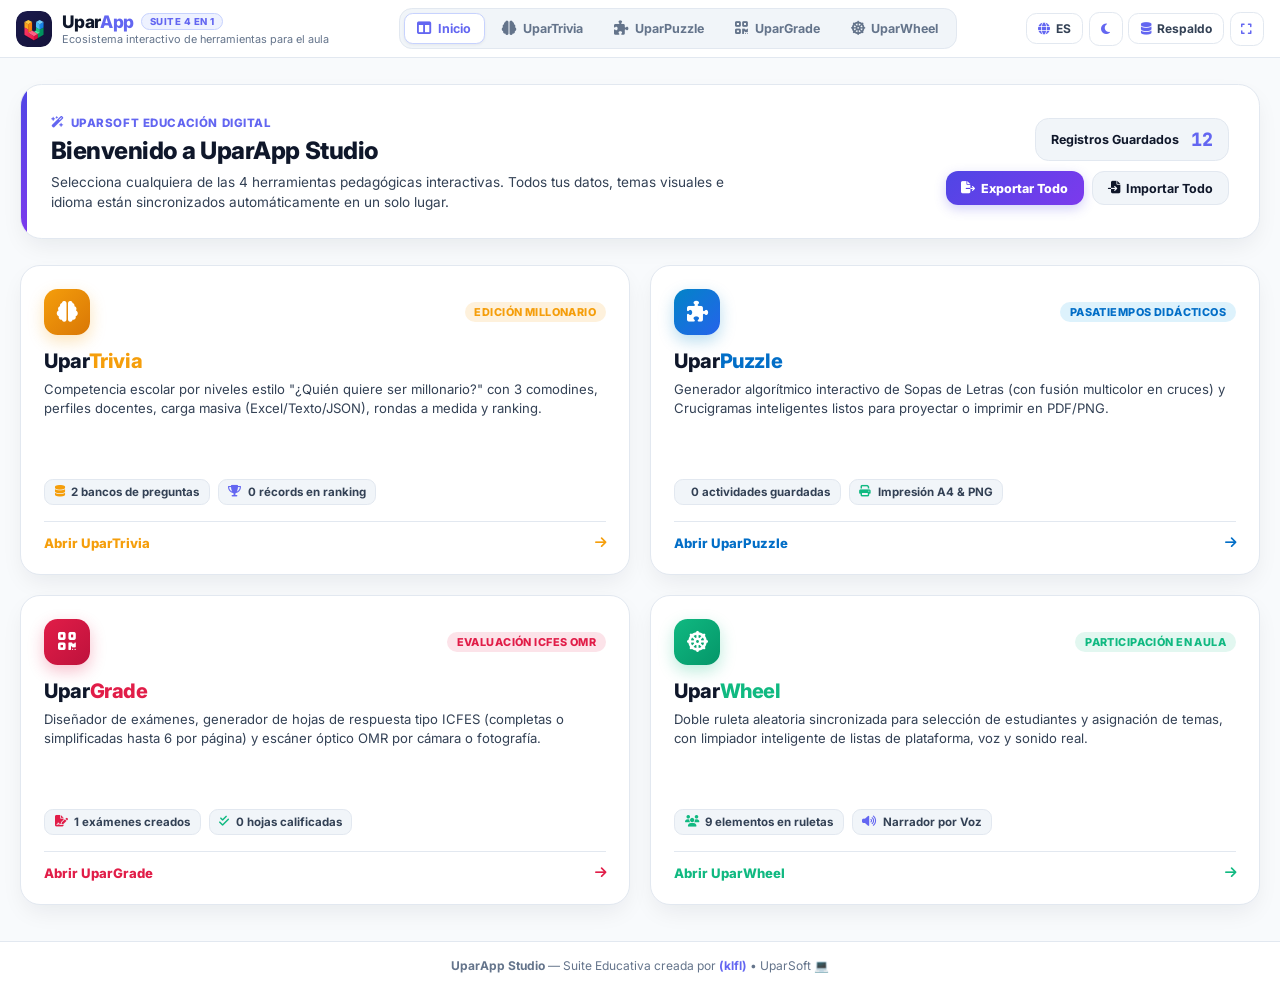
==== commit 8e8cff8c: "Add files via upload" ====
--- a/index.html
+++ b/index.html
@@ -5,6 +5,7 @@
     <meta charset="UTF-8">
     <meta name="viewport" content="width=device-width, initial-scale=1.0">
     <title>UparApp Studio — Suite Interactiva Docente</title>
+    <meta name="description" content="UparApp Studio: Suite educativa interactiva con trivias por niveles (UparTrivia), generador de sopas de letras y crucigramas (UparPuzzle), calificador OMR estilo ICFES (UparGrade) y ruletas didácticas (UparWheel).">
     <!-- Configuración PWA para instalar como App en Android, iOS y PC -->
     <link rel="manifest" href="/manifest.json">
     <link rel="icon" type="image/svg+xml" href="/icon.svg">
@@ -14,13 +15,30 @@
     <meta name="apple-mobile-web-app-capable" content="yes">
     <meta name="apple-mobile-web-app-status-bar-style" content="black-translucent">
     <meta name="apple-mobile-web-app-title" content="UparApp">
+    <script>
+        (function () {
+            try {
+                const savedTheme =
+                    localStorage.getItem('uparapp_suite_theme') ||
+                    localStorage.getItem('uparpuzzle_theme') ||
+                    localStorage.getItem('ruleta_theme') ||
+                    localStorage.getItem('upartrivia_theme') ||
+                    localStorage.getItem('upargrade_theme') ||
+                    'light';
+                const isDark = savedTheme === 'dark';
+                document.documentElement.classList.toggle('dark', isDark);
+                document.documentElement.classList.toggle('light', !isDark);
+            } catch (e) {}
+        })();
+    </script>
 
     <!-- Google Fonts: Inter & JetBrains Mono -->
     <link rel="preconnect" href="https://fonts.googleapis.com">
     <link rel="preconnect" href="https://fonts.gstatic.com" crossorigin>
     <link href="https://fonts.googleapis.com/css2?family=Inter:wght@400;500;600;700;800&family=JetBrains+Mono:wght@600;700&display=swap" rel="stylesheet">
     <!-- Font Awesome Icons -->
-    <link rel="stylesheet" href="https://cdnjs.cloudflare.com/ajax/libs/font-awesome/6.5.1/css/all.min.css">
+    <link rel="preload" href="https://cdnjs.cloudflare.com/ajax/libs/font-awesome/6.5.1/css/all.min.css" as="style" onload="this.onload=null;this.rel='stylesheet'">
+    <noscript><link rel="stylesheet" href="https://cdnjs.cloudflare.com/ajax/libs/font-awesome/6.5.1/css/all.min.css"></noscript>
 
     <!-- Estilos del Hub Maestro -->
     <link rel="stylesheet" href="styles.css">
@@ -75,33 +93,45 @@
             </nav>
 
             <!-- Utilidades Globales Sincronizadas -->
-            <div class="suite-actions">
-                <!-- Botón Instalar App (Se muestra automáticamente cuando el dispositivo permite instalar) -->
-                <button id="btnInstallPWA" class="btn-suite-util hidden" onclick="installSuitePWA()" title="Instalar UparApp en tu dispositivo">
-                    <i class="fa-solid fa-download text-indigo"></i>
-                    <span class="hide-md">Instalar App</span>
-                </button>
-                <!-- Idioma Global ES / EN -->
-                <button id="btnSuiteLang" class="btn-suite-util" onclick="toggleSuiteLang()" title="Cambiar Idioma Global / Switch Global Language">
-                    <i class="fa-solid fa-globe text-indigo"></i>
-                    <span id="suiteLangLabel">ES</span>
-                </button>
-
-                <!-- Tema Global Claro / Oscuro -->
-                <button id="btnSuiteTheme" class="btn-suite-util btn-icon" onclick="toggleSuiteTheme()" title="Cambiar Tema Global Claro / Oscuro">
-                    <i id="suiteThemeIcon" class="fa-solid fa-moon text-indigo"></i>
-                </button>
-
-                <!-- Respaldo Maestro Unificado JSON -->
-                <button class="btn-suite-util" onclick="openBackupModal()" title="Respaldo Maestro de las 4 Apps">
-                    <i class="fa-solid fa-database text-indigo"></i>
-                    <span id="uiBtnMasterBackup" class="hide-md">Respaldo</span>
-                </button>
-
-                <!-- Pantalla Completa Global -->
-                <button id="btnSuiteFullscreen" class="btn-suite-util btn-icon" onclick="toggleSuiteFullscreen()" title="Pantalla Completa">
-                    <i id="suiteFsIcon" class="fa-solid fa-expand text-indigo"></i>
-                </button>
+            <div class="suite-actions" id="suiteActionsWrapper">
+                <button type="button" id="btnMobileMoreMenu" class="btn-suite-util btn-icon mobile-more-toggle" onclick="toggleMobileActionsMenu(event)" title="Más opciones" aria-expanded="false">
+                    <i class="fa-solid fa-sliders text-indigo"></i>
+                </button>
+
+                <div id="suiteActionsDropdown" class="suite-actions-menu">
+                    <!-- Botón Instalar App (Se muestra automáticamente cuando el dispositivo permite instalar) -->
+                    <button type="button" id="btnInstallPWA" class="btn-suite-util hidden" onclick="installSuitePWA(); closeMobileActionsMenu();" title="Instalar UparApp en tu dispositivo">
+                        <i class="fa-solid fa-download text-indigo"></i>
+                        <span class="hide-md" id="uiInstallMaster">Instalar App</span>
+                        <span class="only-mobile-label" id="uiMobileInstallText">Instalar App</span>
+                    </button>
+
+                    <!-- Idioma Global ES / EN -->
+                    <button type="button" id="btnSuiteLang" class="btn-suite-util" onclick="toggleSuiteLang(); closeMobileActionsMenu();" title="Cambiar Idioma Global / Switch Global Language">
+                        <i class="fa-solid fa-globe text-indigo"></i>
+                        <span id="suiteLangLabel">ES</span>
+                        <span class="only-mobile-label" id="uiMobileLangText">Idioma</span>
+                    </button>
+
+                    <!-- Tema Global Claro / Oscuro -->
+                    <button type="button" id="btnSuiteTheme" class="btn-suite-util btn-icon" onclick="toggleSuiteTheme(); closeMobileActionsMenu();" title="Cambiar Tema Global Claro / Oscuro">
+                        <i id="suiteThemeIcon" class="fa-solid fa-moon text-indigo"></i>
+                        <span class="only-mobile-label" id="uiMobileThemeText">Tema</span>
+                    </button>
+
+                    <!-- Respaldo Maestro Unificado JSON -->
+                    <button type="button" class="btn-suite-util" onclick="openBackupModal(); closeMobileActionsMenu();" title="Respaldo Maestro de las 4 Apps">
+                        <i class="fa-solid fa-database text-indigo"></i>
+                        <span id="uiBtnMasterBackup" class="hide-md">Respaldo</span>
+                        <span class="only-mobile-label" id="uiMobileBackupText">Respaldo</span>
+                    </button>
+
+                    <!-- Pantalla Completa Global -->
+                    <button type="button" id="btnSuiteFullscreen" class="btn-suite-util btn-icon" onclick="toggleSuiteFullscreen(); closeMobileActionsMenu();" title="Pantalla Completa">
+                        <i id="suiteFsIcon" class="fa-solid fa-expand text-indigo"></i>
+                        <span class="only-mobile-label" id="uiMobileFsText">Pantalla</span>
+                    </button>
+                </div>
             </div>
 
         </div>
@@ -267,18 +297,34 @@
              VISTAS EMBEBIDAS DE LAS 4 APLICACIONES
              ===================================================================== -->
         <section id="viewApp_uparpuzzle" class="suite-view app-frame-view">
+            <div id="loader_uparpuzzle" class="app-loading-overlay">
+                <div class="app-loading-spinner" style="border-top-color: var(--blue);"></div>
+                <span class="app-loading-text">Cargando UparPuzzle...</span>
+            </div>
             <iframe id="frame_uparpuzzle" data-src="./uparpuzzle/index.html" title="UparPuzzle"></iframe>
         </section>
 
         <section id="viewApp_uparwheel" class="suite-view app-frame-view">
+            <div id="loader_uparwheel" class="app-loading-overlay">
+                <div class="app-loading-spinner" style="border-top-color: var(--emerald);"></div>
+                <span class="app-loading-text">Cargando UparWheel...</span>
+            </div>
             <iframe id="frame_uparwheel" data-src="./uparwheel/index.html" title="UparWheel"></iframe>
         </section>
 
         <section id="viewApp_upartrivia" class="suite-view app-frame-view">
+            <div id="loader_upartrivia" class="app-loading-overlay">
+                <div class="app-loading-spinner" style="border-top-color: var(--amber);"></div>
+                <span class="app-loading-text">Cargando UparTrivia...</span>
+            </div>
             <iframe id="frame_upartrivia" data-src="./upartrivia/index.html" title="UparTrivia"></iframe>
         </section>
 
         <section id="viewApp_upargrade" class="suite-view app-frame-view">
+            <div id="loader_upargrade" class="app-loading-overlay">
+                <div class="app-loading-spinner" style="border-top-color: var(--rose);"></div>
+                <span class="app-loading-text">Cargando UparGrade...</span>
+            </div>
             <iframe id="frame_upargrade" data-src="./upargrade/index.html" title="UparGrade"></iframe>
         </section>
 
@@ -310,11 +356,11 @@
 
     <!-- Pie de Página del Dashboard (Siempre al final real del documento, nunca flotando sobre las cards) -->
     <footer id="suiteMainFooter" class="suite-footer">
-        <p id="uiSuiteFooterText"><strong>UparApp Studio</strong> — Suite Educativa creada por <a href="https://github.com/kevinluisfl" target="_blank">(klfl)</a> • UparSoft 💻</p>
+        <p id="uiSuiteFooterText"><strong>UparApp Studio</strong> — Suite Educativa creada por <a href="https://github.com/kevinluisfl" target="_blank" rel="noopener noreferrer">(klfl)</a> • UparSoft 💻</p>
     </footer>
 
     <!-- Controlador Maestro de la Suite -->
-    <script src="suite.js"></script>
+    <script src="suite.js" defer></script>
 </body>
 
 </html>
--- a/styles.css
+++ b/styles.css
@@ -42,6 +42,28 @@
     --shadow-lg: 0 24px 48px rgba(0, 0, 0, 0.7);
 }
 
+html.dark .text-blue,
+html.dark #uiLaunchPuzzle {
+    color: #38bdf8 !important; /* Contraste > 8:1 sobre #0f172a */
+}
+
+html.dark .tag-blue,
+html.dark #uiTagPuzzle {
+    color: #7dd3fc !important;
+    background-color: rgba(14, 165, 233, 0.18) !important;
+}
+
+html.dark .text-rose,
+html.dark #uiLaunchGrade {
+    color: #fb7185 !important; /* Contraste > 6.2:1 sobre #0f172a */
+}
+
+html.dark .tag-rose,
+html.dark #uiTagGrade {
+    color: #fda4af !important;
+    background-color: rgba(244, 63, 94, 0.2) !important;
+}
+
 * {
     box-sizing: border-box;
     margin: 0;
@@ -56,7 +78,8 @@
     min-height: 100vh;
     display: flex;
     flex-direction: column;
-    transition: background-color 0.2s, color 0.2s;
+    /* transition: background-color 0.2s, color 0.2s; */
+    transition: color 0.2s;
     overflow-x: hidden;
 }
 
@@ -310,6 +333,50 @@
     height: calc(100vh - 58px);
 }
 
+.app-frame-view {
+    background: var(--bg);
+    position: relative;
+}
+
+.app-loading-overlay {
+    position: absolute;
+    inset: 0;
+    background: var(--bg);
+    display: flex;
+    flex-direction: column;
+    align-items: center;
+    justify-content: center;
+    gap: 0.75rem;
+    z-index: 10;
+    transition: opacity 0.2s ease, visibility 0.2s ease;
+}
+
+.app-loading-overlay.is-hidden {
+    opacity: 0;
+    visibility: hidden;
+    pointer-events: none;
+}
+
+.app-loading-spinner {
+    width: 38px;
+    height: 38px;
+    border-radius: 50%;
+    border: 3px solid var(--border);
+    border-top-color: var(--accent-light);
+    animation: appSpin 0.75s linear infinite;
+}
+
+.app-loading-text {
+    font-size: 0.82rem;
+    font-weight: 700;
+    color: var(--text-muted);
+    letter-spacing: 0.01em;
+}
+
+@keyframes appSpin {
+    to { transform: rotate(360deg); }
+}
+
 .app-frame-view iframe {
     width: 100%;
     height: 100%;
@@ -462,6 +529,7 @@
     transition: transform 0.18s ease, border-color 0.18s ease, box-shadow 0.18s ease;
     position: relative;
     z-index: 1;
+    min-height: 310px;
 }
 
 .app-card:hover {
@@ -686,23 +754,130 @@
     }
 }
 
+/*  */
+.only-mobile-label {
+    display: none;
+}
+
+.suite-actions-menu {
+    display: flex;
+    align-items: center;
+    gap: 0.35rem;
+}
+
 @media (max-width: 760px) {
     .suite-nav-btn .nav-label {
         display: none !important;
     }
+    .topbar-inner {
+        padding: 0 0.6rem;
+        gap: 0.4rem;
+    }
+
+    .suite-brand {
+        gap: 0.4rem;
+        min-width: 0;
+    }
+
+    .suite-logo {
+        width: 30px;
+        height: 30px;
+        border-radius: 0.55rem;
+        font-size: 0.9rem;
+    }
+
+    .suite-brand h1 {
+        font-size: 0.84rem;
+    }
+
+    .suite-nav {
+        padding: 0.18rem;
+        gap: 0.12rem;
+        border-radius: 0.65rem;
+    }
+
     .suite-nav-btn {
-        width: 38px;
-        height: 34px;
+        width: 30px;
+        height: 28px;
         padding: 0;
-    }
+        border-radius: 0.45rem;
+        overflow: hidden;
+        display: inline-flex;
+        align-items: center;
+        justify-content: center;
+    }
+
     .suite-nav-btn i {
-        font-size: 1rem;
-    }
-    .suite-brand h1 {
-        font-size: 0.96rem;
-    }
+        font-size: 0.82rem;
+    }
+
+    .suite-actions {
+        position: relative;
+    }
+
+    .btn-icon {
+        width: 30px;
+        height: 30px;
+    }
+
+    .suite-actions-menu {
+        display: none;
+        position: absolute;
+        top: calc(100% + 0.45rem);
+        right: 0;
+        min-width: 175px;
+        background: var(--card);
+        border: 1px solid var(--border);
+        border-radius: 0.85rem;
+        padding: 0.4rem;
+        box-shadow: var(--shadow-lg);
+        flex-direction: column;
+        align-items: stretch;
+        gap: 0.25rem;
+        z-index: 90;
+    }
+
+    .suite-actions-menu.open {
+        display: flex;
+    }
+
+    .suite-actions-menu .btn-suite-util,
+    .suite-actions-menu .btn-icon {
+        width: 100%;
+        height: auto;
+        justify-content: flex-start;
+        padding: 0.5rem 0.65rem;
+        border-radius: 0.55rem;
+        border-color: transparent;
+        background: transparent;
+        gap: 0.55rem;
+    }
+
+    .suite-actions-menu .btn-suite-util:hover {
+        background: var(--card-inner);
+        border-color: var(--border);
+    }
+
+    .suite-actions-menu .only-mobile-label {
+        display: inline;
+        font-size: 0.78rem;
+        font-weight: 700;
+        color: var(--text-secondary);
+    }
+
+    .suite-actions-menu #suiteLangLabel {
+        font-size: 0.72rem;
+        opacity: 0.8;
+    }
+
     .hero-quick-stats {
         align-items: flex-start;
         width: 100%;
     }
+}
+
+@media (min-width: 761px) {
+    .mobile-more-toggle {
+        display: none !important;
+    }
 }
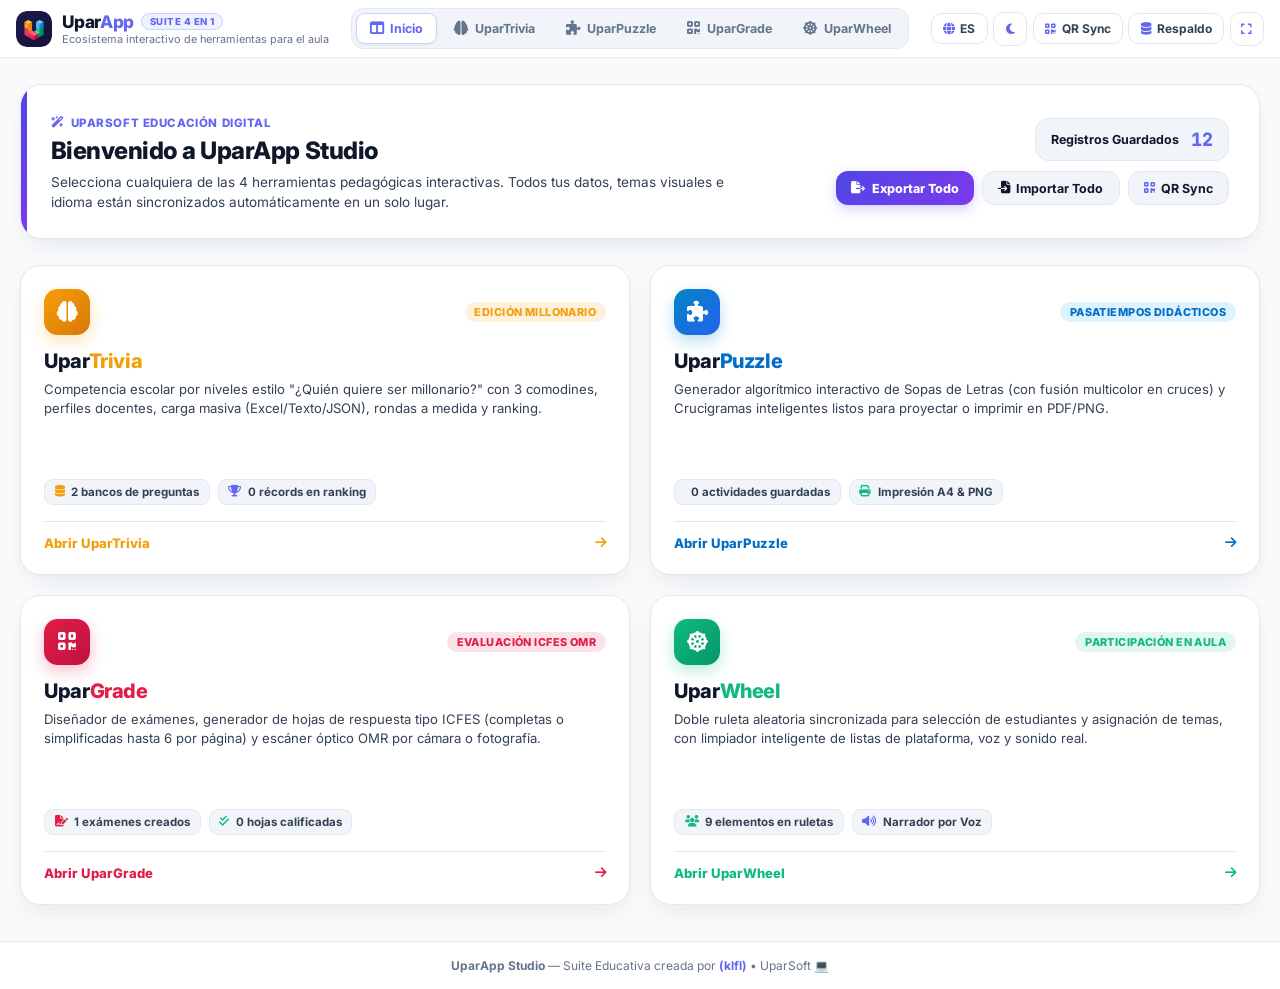
==== commit 3977eb05: "Add files via upload" ====
--- a/index.html
+++ b/index.html
@@ -119,6 +119,13 @@
                         <span class="only-mobile-label" id="uiMobileThemeText">Tema</span>
                     </button>
 
+                    <!-- Sincronizar por QR -->
+                    <button type="button" class="btn-suite-util" onclick="openSuiteQrSyncModal(); closeMobileActionsMenu();" title="Sincronizar con QR (PC ↔ Celular)">
+                        <i class="fa-solid fa-qrcode text-indigo"></i>
+                        <span class="hide-md" id="uiBtnSuiteQr">QR Sync</span>
+                        <span class="only-mobile-label" id="uiMobileQrText">QR Sync</span>
+                    </button>
+
                     <!-- Respaldo Maestro Unificado JSON -->
                     <button type="button" class="btn-suite-util" onclick="openBackupModal(); closeMobileActionsMenu();" title="Respaldo Maestro de las 4 Apps">
                         <i class="fa-solid fa-database text-indigo"></i>
@@ -168,6 +175,9 @@
                             <button class="btn-hero-outline" onclick="document.getElementById('masterImportInput').click()">
                                 <i class="fa-solid fa-file-import"></i> <span id="uiBtnHeroImport">Importar Todo</span>
                             </button>
+                            <button type="button" class="btn-hero-outline" onclick="openSuiteQrSyncModal()">
+                                <i class="fa-solid fa-qrcode text-indigo"></i> <span id="uiBtnHeroQr">QR Sync</span>
+                            </button>
                             <input type="file" id="masterImportInput" accept=".json" class="hidden" onchange="handleMasterImportJSON(event)">
                         </div>
                     </div>
@@ -354,6 +364,41 @@
         </div>
     </div>
 
+<!-- ==================== MODAL DE SINCRONIZACIÓN QR (PC ↔ CELULAR) ==================== -->
+    <div id="suiteQrModalOverlay" class="suite-modal-overlay hidden">
+        <div class="suite-modal-card suite-qr-hub-card">
+            <h3 id="uiSuiteQrTitle"><i class="fa-solid fa-qrcode text-indigo"></i> Sincronizar con QR (PC ↔ Celular)</h3>
+            <p id="uiSuiteQrSub" class="suite-qr-sub">
+                Funciona tanto con la cámara normal de tu teléfono como con el escáner interno.
+            </p>
+
+            <div class="suite-qr-tabs">
+                <button type="button" class="btn-suite-util suite-qr-tab" id="tabSuiteQrSend">
+                    <i class="fa-solid fa-upload text-indigo"></i>
+                    <span id="uiSuiteQrTabSend">1. Enviar de aquí (QR)</span>
+                </button>
+                <button type="button" class="btn-suite-util suite-qr-tab" id="tabSuiteQrReceive">
+                    <i class="fa-solid fa-download text-emerald"></i>
+                    <span id="uiSuiteQrTabReceive">2. Recibir aquí (QR)</span>
+                </button>
+                <button type="button" class="btn-suite-util suite-qr-tab" id="tabSuiteQrScan">
+                    <i class="fa-solid fa-camera text-amber"></i>
+                    <span id="uiSuiteQrTabScan">3. Escanear con Cámara</span>
+                </button>
+            </div>
+
+            <div id="suiteQrHubBody" class="suite-qr-body">
+                <span class="text-muted-xs">Preparando QR...</span>
+            </div>
+
+            <div class="suite-modal-actions" style="margin-top:0.9rem;">
+                <button type="button" class="btn-suite-util" id="btnCloseSuiteQrHub">
+                    <span id="uiSuiteQrBtnCancel">Cancelar</span>
+                </button>
+            </div>
+        </div>
+    </div>
+
     <!-- Pie de Página del Dashboard (Siempre al final real del documento, nunca flotando sobre las cards) -->
     <footer id="suiteMainFooter" class="suite-footer">
         <p id="uiSuiteFooterText"><strong>UparApp Studio</strong> — Suite Educativa creada por <a href="https://github.com/kevinluisfl" target="_blank" rel="noopener noreferrer">(klfl)</a> • UparSoft 💻</p>
--- a/styles.css
+++ b/styles.css
@@ -880,4 +880,84 @@
     .mobile-more-toggle {
         display: none !important;
     }
+}
+
+.suite-qr-hub-card {
+    max-width: 500px;
+    width: 95%;
+}
+
+.suite-qr-sub {
+    margin-bottom: 0.8rem !important;
+    font-size: 0.78rem !important;
+}
+
+.suite-qr-tabs {
+    display: grid;
+    grid-template-columns: repeat(3, 1fr);
+    gap: 0.4rem;
+    margin-bottom: 0.9rem;
+}
+
+.suite-qr-tab {
+    justify-content: center;
+    font-size: 0.73rem !important;
+    padding: 0.45rem !important;
+}
+
+.suite-qr-body {
+    min-height: 280px;
+    display: flex;
+    flex-direction: column;
+    align-items: center;
+    justify-content: center;
+}
+
+.suite-qr-box-frame {
+    background: #ffffff;
+    padding: 12px;
+    border-radius: 0.9rem;
+    border: 2px solid var(--border);
+    margin-bottom: 0.55rem;
+}
+
+.suite-qr-box-frame canvas {
+    display: block;
+    max-width: 100%;
+    height: auto;
+}
+
+.suite-qr-cam-box {
+    position: relative;
+    width: 100%;
+    max-width: 250px;
+    aspect-ratio: 1 / 1;
+    background: #0f172a;
+    border-radius: 0.85rem;
+    overflow: hidden;
+    border: 2px solid var(--border);
+    margin-bottom: 0.6rem;
+    display: flex;
+    align-items: center;
+    justify-content: center;
+}
+
+.suite-qr-cam-box video {
+    width: 100%;
+    height: 100%;
+    object-fit: cover;
+}
+
+.suite-qr-cam-reticle {
+    position: absolute;
+    inset: 22px;
+    border: 2px dashed #10b981;
+    border-radius: 0.65rem;
+    pointer-events: none;
+}
+
+@media (max-width: 560px) {
+    .suite-qr-tabs {
+        grid-template-columns: 1fr;
+    }
 }
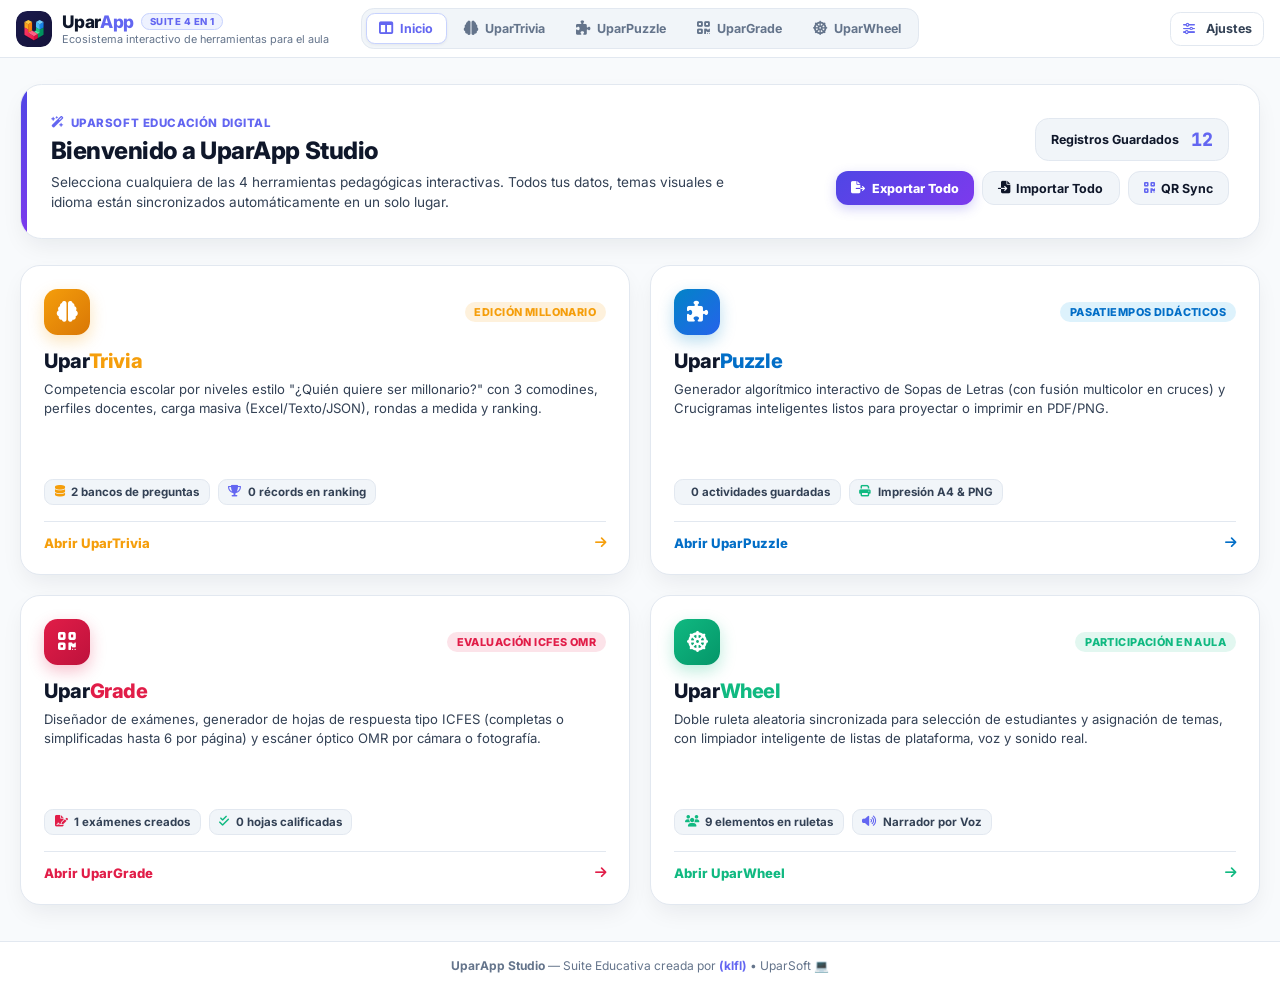
==== commit adb3d944: "Add files via upload" ====
--- a/index.html
+++ b/index.html
@@ -96,14 +96,14 @@
             <div class="suite-actions" id="suiteActionsWrapper">
                 <button type="button" id="btnMobileMoreMenu" class="btn-suite-util btn-icon mobile-more-toggle" onclick="toggleMobileActionsMenu(event)" title="Más opciones" aria-expanded="false">
                     <i class="fa-solid fa-sliders text-indigo"></i>
+                    <span id="uiSuiteSettingsLabel" class="suite-settings-label">Ajustes</span>
                 </button>
 
                 <div id="suiteActionsDropdown" class="suite-actions-menu">
                     <!-- Botón Instalar App (Se muestra automáticamente cuando el dispositivo permite instalar) -->
                     <button type="button" id="btnInstallPWA" class="btn-suite-util hidden" onclick="installSuitePWA(); closeMobileActionsMenu();" title="Instalar UparApp en tu dispositivo">
                         <i class="fa-solid fa-download text-indigo"></i>
-                        <span class="hide-md" id="uiInstallMaster">Instalar App</span>
-                        <span class="only-mobile-label" id="uiMobileInstallText">Instalar App</span>
+                        <span id="uiInstallMaster">Instalar App</span>
                     </button>
 
                     <!-- Idioma Global ES / EN -->
@@ -122,15 +122,13 @@
                     <!-- Sincronizar por QR -->
                     <button type="button" class="btn-suite-util" onclick="openSuiteQrSyncModal(); closeMobileActionsMenu();" title="Sincronizar con QR (PC ↔ Celular)">
                         <i class="fa-solid fa-qrcode text-indigo"></i>
-                        <span class="hide-md" id="uiBtnSuiteQr">QR Sync</span>
-                        <span class="only-mobile-label" id="uiMobileQrText">QR Sync</span>
+                        <span id="uiBtnSuiteQr">QR Sync</span>
                     </button>
 
                     <!-- Respaldo Maestro Unificado JSON -->
                     <button type="button" class="btn-suite-util" onclick="openBackupModal(); closeMobileActionsMenu();" title="Respaldo Maestro de las 4 Apps">
                         <i class="fa-solid fa-database text-indigo"></i>
-                        <span id="uiBtnMasterBackup" class="hide-md">Respaldo</span>
-                        <span class="only-mobile-label" id="uiMobileBackupText">Respaldo</span>
+                        <span id="uiBtnMasterBackup">Respaldo</span>
                     </button>
 
                     <!-- Pantalla Completa Global -->
--- a/styles.css
+++ b/styles.css
@@ -876,11 +876,11 @@
     }
 }
 
-@media (min-width: 761px) {
+/* @media (min-width: 761px) {
     .mobile-more-toggle {
         display: none !important;
     }
-}
+} */
 
 .suite-qr-hub-card {
     max-width: 500px;
@@ -960,4 +960,105 @@
     .suite-qr-tabs {
         grid-template-columns: 1fr;
     }
+}
+
+/*  */
+
+/* Menú desplegable de utilidades/configuración a la derecha en TODO tamaño de pantalla */
+.suite-actions {
+    position: relative;
+}
+
+.mobile-more-toggle {
+    display: inline-flex !important;
+}
+
+.suite-actions-menu {
+    display: none;
+    position: absolute;
+    top: calc(100% + 0.45rem);
+    right: 0;
+    min-width: 195px;
+    background: var(--card);
+    border: 1px solid var(--border);
+    border-radius: 0.85rem;
+    padding: 0.4rem;
+    box-shadow: var(--shadow-lg);
+    flex-direction: column;
+    align-items: stretch;
+    gap: 0.25rem;
+    z-index: 90;
+}
+
+/* Centrado real del menú central en pantallas grandes y etiqueta "Ajustes" solo en escritorio */
+@media (min-width: 900px) {
+    .topbar-inner {
+        display: grid;
+        grid-template-columns: 1fr auto 1fr;
+        align-items: center;
+    }
+
+    .suite-brand {
+        justify-self: start;
+    }
+
+    .suite-nav {
+        justify-self: center;
+    }
+
+    .suite-actions {
+        justify-self: end;
+    }
+}
+
+.suite-settings-label {
+    display: none;
+    font-size: 0.78rem;
+    font-weight: 700;
+    margin-left: 0.35rem;
+}
+
+@media (min-width: 900px) {
+    .mobile-more-toggle {
+        width: auto !important;
+        padding: 0 0.7rem !important;
+    }
+
+    .suite-settings-label {
+        display: inline;
+    }
+}
+
+.suite-actions-menu.open {
+    display: flex;
+}
+
+.suite-actions-menu .btn-suite-util,
+.suite-actions-menu .btn-icon {
+    width: 100%;
+    height: auto;
+    justify-content: flex-start;
+    padding: 0.5rem 0.65rem;
+    border-radius: 0.55rem;
+    border-color: transparent;
+    background: transparent;
+    gap: 0.55rem;
+}
+
+.suite-actions-menu .btn-suite-util:hover,
+.suite-actions-menu .btn-icon:hover {
+    background: var(--card-inner);
+    border-color: var(--border);
+}
+
+.suite-actions-menu .only-mobile-label {
+    display: inline;
+    font-size: 0.78rem;
+    font-weight: 700;
+    color: var(--text-secondary);
+}
+
+.suite-actions-menu #suiteLangLabel {
+    font-size: 0.72rem;
+    opacity: 0.8;
 }
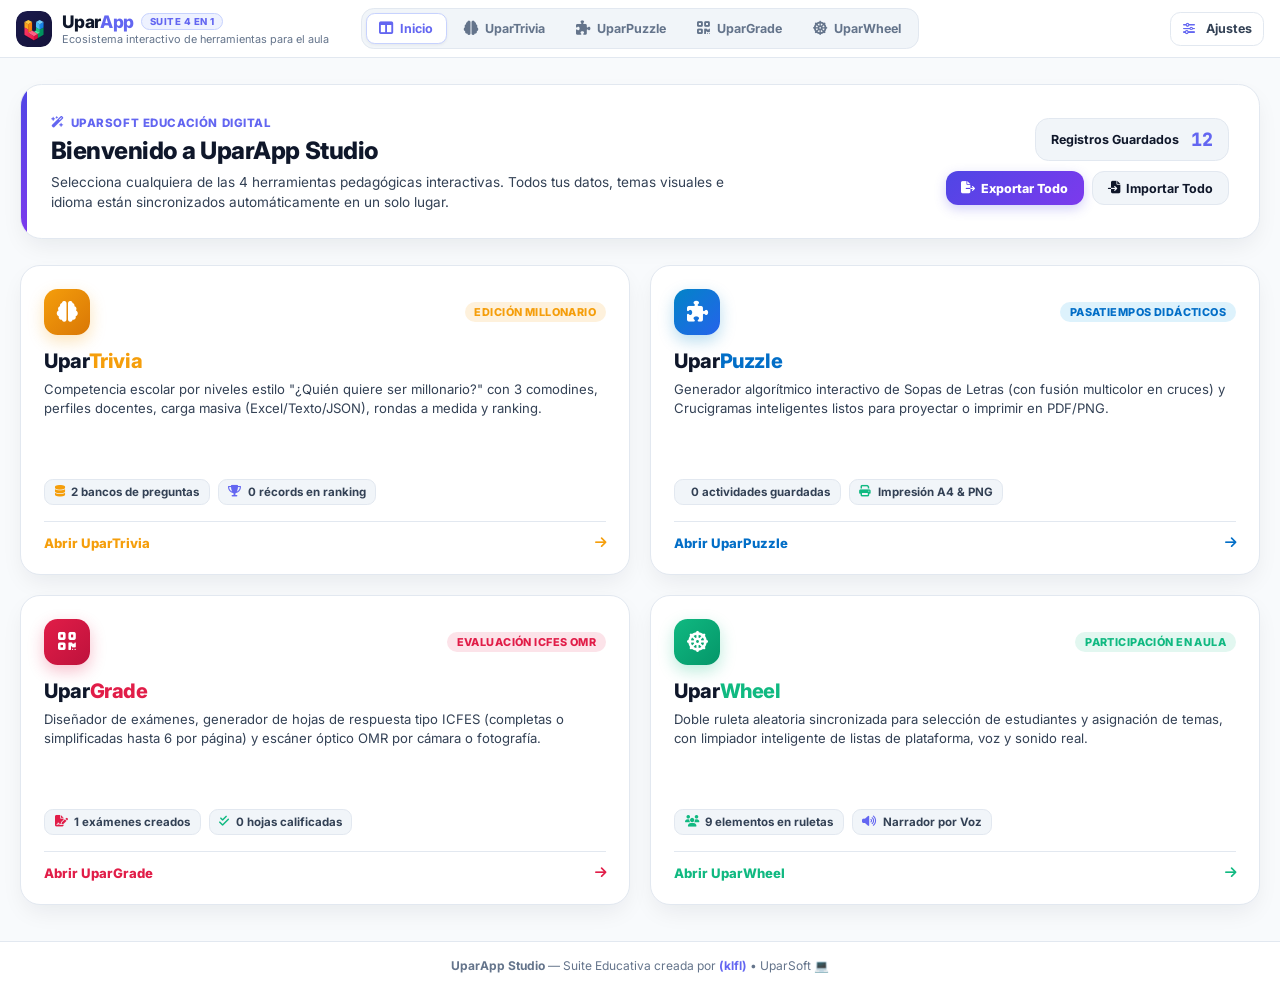
==== commit 6f87256c: "Add files via upload" ====
--- a/index.html
+++ b/index.html
@@ -119,12 +119,6 @@
                         <span class="only-mobile-label" id="uiMobileThemeText">Tema</span>
                     </button>
 
-                    <!-- Sincronizar por QR -->
-                    <button type="button" class="btn-suite-util" onclick="openSuiteQrSyncModal(); closeMobileActionsMenu();" title="Sincronizar con QR (PC ↔ Celular)">
-                        <i class="fa-solid fa-qrcode text-indigo"></i>
-                        <span id="uiBtnSuiteQr">QR Sync</span>
-                    </button>
-
                     <!-- Respaldo Maestro Unificado JSON -->
                     <button type="button" class="btn-suite-util" onclick="openBackupModal(); closeMobileActionsMenu();" title="Respaldo Maestro de las 4 Apps">
                         <i class="fa-solid fa-database text-indigo"></i>
@@ -173,9 +167,6 @@
                             <button class="btn-hero-outline" onclick="document.getElementById('masterImportInput').click()">
                                 <i class="fa-solid fa-file-import"></i> <span id="uiBtnHeroImport">Importar Todo</span>
                             </button>
-                            <button type="button" class="btn-hero-outline" onclick="openSuiteQrSyncModal()">
-                                <i class="fa-solid fa-qrcode text-indigo"></i> <span id="uiBtnHeroQr">QR Sync</span>
-                            </button>
                             <input type="file" id="masterImportInput" accept=".json" class="hidden" onchange="handleMasterImportJSON(event)">
                         </div>
                     </div>
--- a/styles.css
+++ b/styles.css
@@ -1061,4 +1061,11 @@
 .suite-actions-menu #suiteLangLabel {
     font-size: 0.72rem;
     opacity: 0.8;
+}
+
+.is-drag-over {
+    outline: 2px dashed var(--accent-light);
+    outline-offset: -2px;
+    background: var(--accent-soft) !important;
+    transition: background 0.15s ease, outline-color 0.15s ease;
 }
